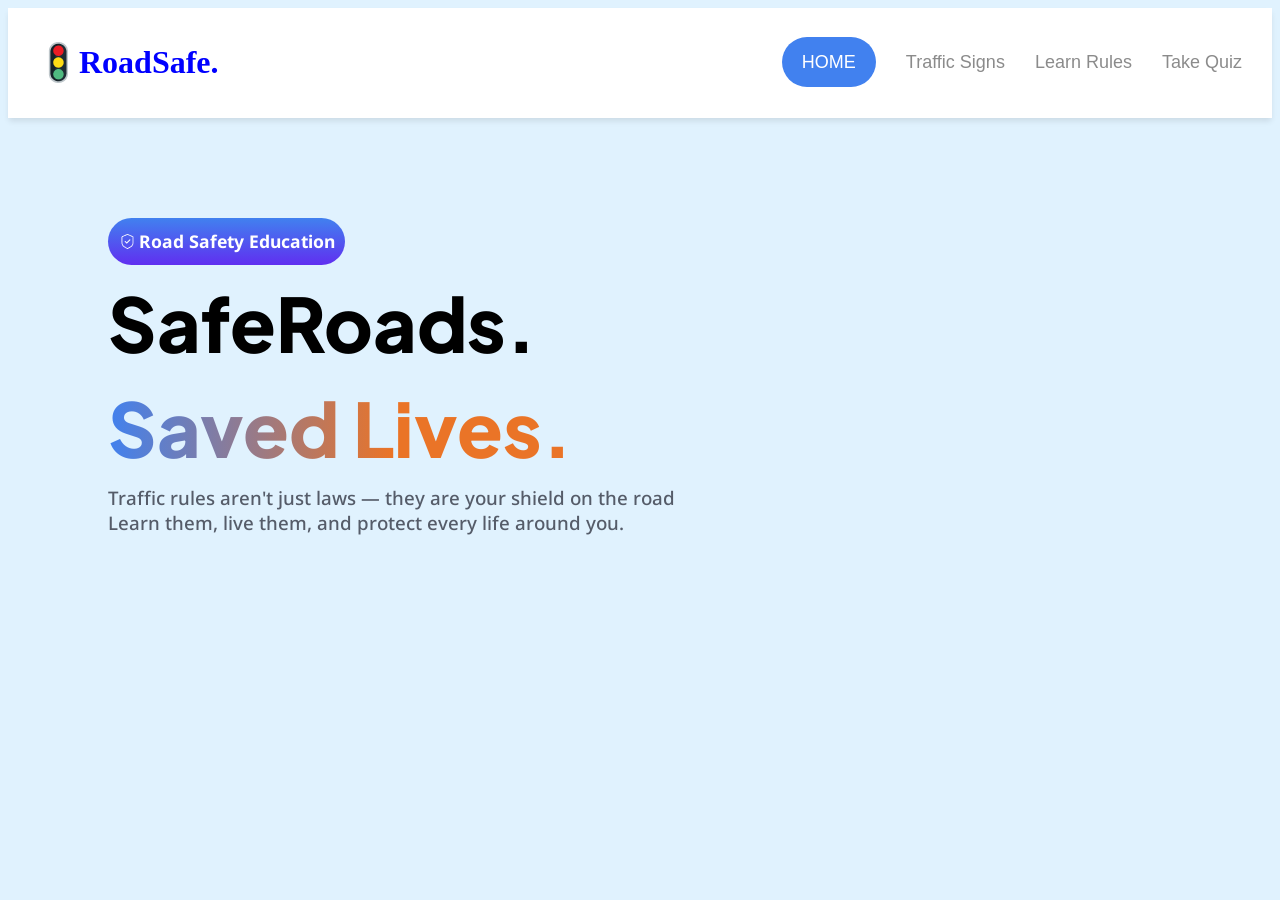
==== index.html @ 3233c207 "commit1" ====
<!DOCTYPE html>
<html lang="en">
<head>
    <meta charset="UTF-8">
    <meta name="viewport" content="width=device-width, initial-scale=1.0">
    <title>RoadSafe</title>
    <link rel="stylesheet" href="styles.css">
    <link rel="preconnect" href="https://fonts.googleapis.com">
    <link rel="preconnect" href="https://fonts.gstatic.com" crossorigin>
    <link href="https://fonts.googleapis.com/css2?family=Jost:ital,wght@0,100..900;1,100..900&family=Noto+Sans+Georgian:wght@100..900&family=Plus+Jakarta+Sans:ital,wght@0,200..800;1,200..800&display=swap" rel="stylesheet">
</head>
<body>
    <div class="navbar">
        <div class="logo">
            <img src="Assets/Index/emojione-v1_vertical-traffic-light.png" alt="">
            <h1 class="roadSafeTitle">RoadSafe.</h1>
        </div>
        <div class="list">
            <li><a href="index.html" class="current">HOME</a></li>
            <li><a href="traffic_signs.html">Traffic Signs</a></li>
            <li><a href="rules.html">Learn Rules</a></li>
            <li><a href="quiz.html">Take Quiz</a></li>
        </div>
    </div>
    <div class="container">
        <div class="container-2">
            <div class="rectangle">
                <img src="Assets/Index/iconamoon_shield-yes-thin.png" alt="">
                <h3>Road Safety Education</h3>
            </div>
            <h1>SafeRoads.</h1>
            <h1 class="linear-gradient">Saved Lives.</h1>
            <h3 class="statement">Traffic rules aren't just laws — they are your shield on the road <br> 
                Learn them, live them, and protect every life around you.</h3>
        </div>
    </div>
</body>
</html>
---- styles.css ----
body {
  background-color: #E0F2FE;
}
.navbar {
  display: flex;
  justify-content: space-between;
  align-items: center;
  padding: 15px 30px;
  background-color: rgb(255, 255, 255);
  top: 0;
  z-index: 1000;
  flex-wrap: wrap;
  box-shadow: 0 4px 6px -1px rgba(0, 0, 0, 0.1);
}

.logo{
  display: flex;
  justify-content: space-between;
  align-items: center;
}

.logo img{
  width: 41px;
  height: 41px;
}

.roadSafeTitle{
    color: blue;
}

.list {
  display: flex;
  gap: 30px;
  list-style: none;
  align-items: center;
  flex-wrap: wrap;
}

.list li a {
  color: rgb(139, 139, 139);
  text-decoration: none;
  font-size: 18px;
  font-weight: 500;
  font-family: "Poppins", sans-serif;
}

.current {
  background-color: #4181EF;
  border-radius: 30px;
  padding: 15px 20px;
  color: white;
}

.list li a.current {
  color: white;
}

.rectangle{
  background: linear-gradient(180deg, #4181EF, #602FF0);
  width: 217px;
  height: 33px;
  border: none;
  border-radius: 30px;
  display: flex;
  align-items: center;
  justify-content: space-between;
  color: #FFFFFF;
  font-family: "Noto Sans Georgian", sans-serif;
  font-size: 15px;
  font-weight: 500;
  padding: 7px 10px;
}

.container{
  display: flex;
  justify-content: space-between;
}

.container-2{
  display: flex;
  flex-direction: column;
  padding: 100px 100px;
  gap: 10px
}

.container-2 h1, 
.container-2 h3, 
.container-2 .rectangle {
  margin: 0; 
}

.container-2 .statement{
  font-family: "Noto Sans Georgian", sans-serif;
  font-weight: 500;
  color: #555C69;
}

.container h1{
  font-family: "Plus Jakarta Sans", sans-serif;
  font-weight: 900;
  font-size: 75px;
}

.linear-gradient{
  background: linear-gradient(90deg, #4181EF, #EA7427 50%);
  -webkit-background-clip: text; 
  background-clip: text;
  -webkit-text-fill-color: transparent;
}
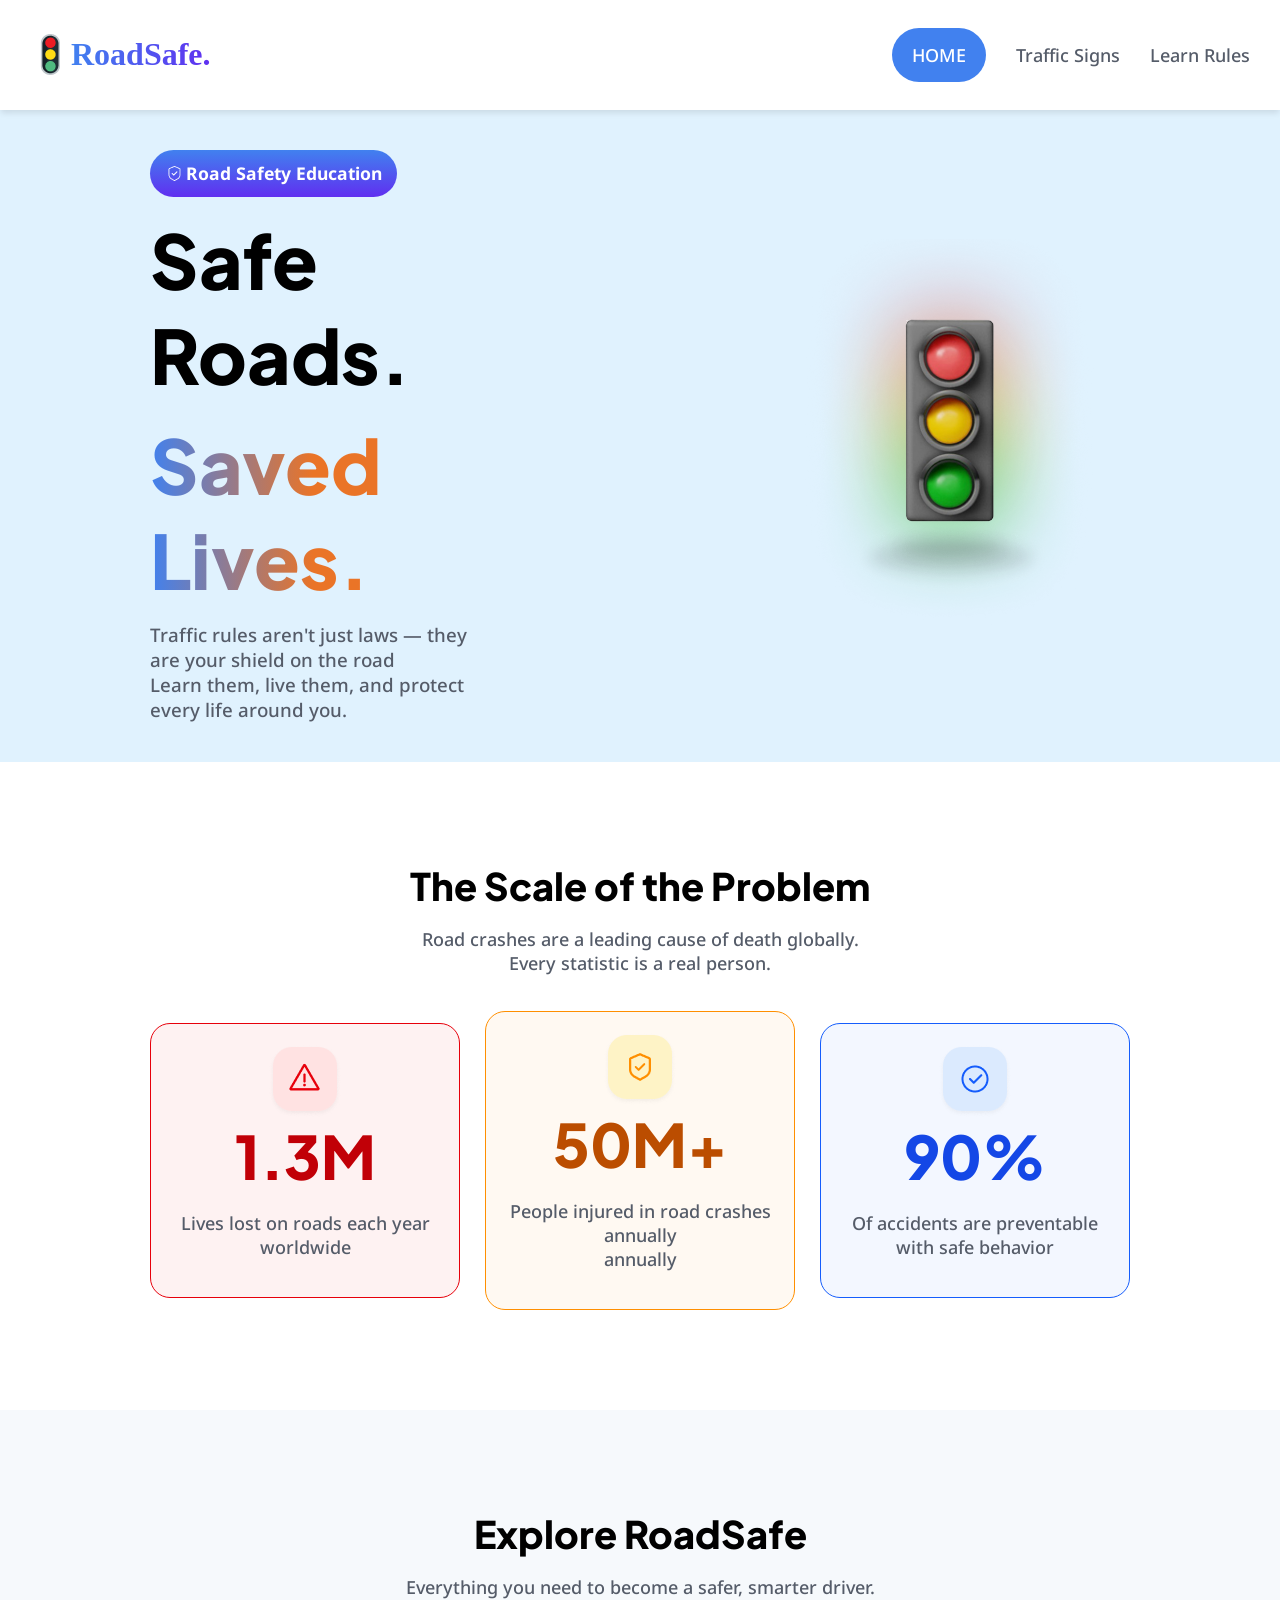
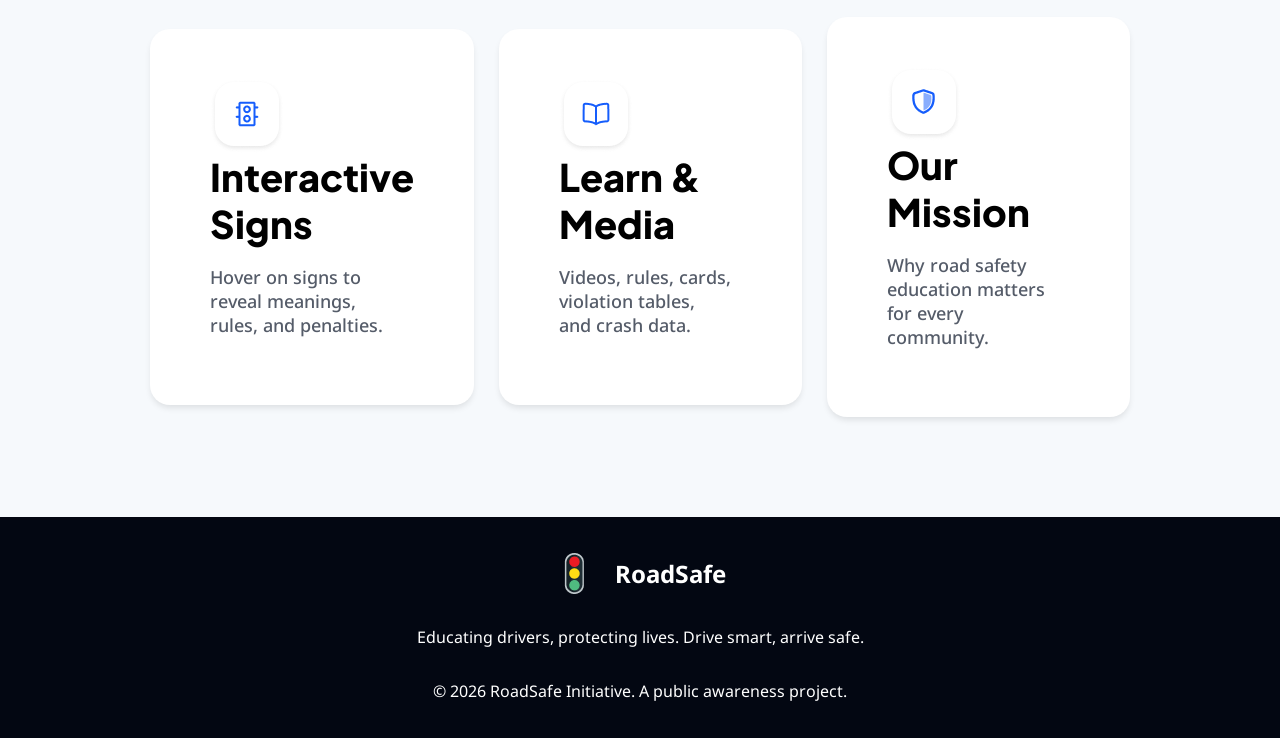
==== commit c9c6e38e: "index update, remove QUIZ" ====
--- a/index.html
+++ b/index.html
@@ -10,29 +10,88 @@
     <link href="https://fonts.googleapis.com/css2?family=Jost:ital,wght@0,100..900;1,100..900&family=Noto+Sans+Georgian:wght@100..900&family=Plus+Jakarta+Sans:ital,wght@0,200..800;1,200..800&display=swap" rel="stylesheet">
 </head>
 <body>
-    <div class="navbar">
-        <div class="logo">
-            <img src="Assets/Index/emojione-v1_vertical-traffic-light.png" alt="">
-            <h1 class="roadSafeTitle">RoadSafe.</h1>
+    <main>
+        <div class="navbar">
+            <div class="logo">
+                <img src="Assets/Index/emojione-v1_vertical-traffic-light.png" alt="">
+                <h1 class="roadSafeTitle">RoadSafe.</h1>
+            </div>
+            <div class="list">
+                <li><a href="index.html" class="current">HOME</a></li>
+                <li><a href="traffic_signs.html">Traffic Signs</a></li>
+                <li><a href="rules.html">Learn Rules</a></li>
+            </div>
         </div>
-        <div class="list">
-            <li><a href="index.html" class="current">HOME</a></li>
-            <li><a href="traffic_signs.html">Traffic Signs</a></li>
-            <li><a href="rules.html">Learn Rules</a></li>
-            <li><a href="quiz.html">Take Quiz</a></li>
-        </div>
-    </div>
-    <div class="container">
-        <div class="container-2">
-            <div class="rectangle">
-                <img src="Assets/Index/iconamoon_shield-yes-thin.png" alt="">
-                <h3>Road Safety Education</h3>
+        <section>
+            <div class="container">
+                <div class="container-2">
+                    <div class="rectangle">
+                        <img src="Assets/Index/iconamoon_shield-yes-thin.png" alt="">
+                        <h3>Road Safety Education</h3>
+                    </div>
+                    <h1>Safe Roads.</h1>
+                    <h1 class="linear-gradient">Saved Lives.</h1>
+                    <h3 class="statement">Traffic rules aren't just laws — they are your shield on the road <br> 
+                        Learn them, live them, and protect every life around you.</h3>
+                </div>
+                <div class="container-2">
+                    <img src="Assets/Index/Group 48 (1).png" style="width:90%; height: auto;">
+                </div>
             </div>
-            <h1>SafeRoads.</h1>
-            <h1 class="linear-gradient">Saved Lives.</h1>
-            <h3 class="statement">Traffic rules aren't just laws — they are your shield on the road <br> 
-                Learn them, live them, and protect every life around you.</h3>
-        </div>
-    </div>
+        </section>
+        <section class="section-2">
+            <h1>The Scale of the Problem</h1>
+            <p>Road crashes are a leading cause of death globally. <br> Every statistic is a real person.</p>
+            <br>
+            <div class="container">
+                <div class="stat-container">
+                    <img src="Assets/Index/Group 28.png">
+                    <h1>1.3M</h1>
+                    <p>Lives lost on roads each year <br> worldwide</p>
+                </div>
+                <div class="stat-container" style="background-color: rgba(255, 143, 0, 0.05);
+                    border: 1px solid rgb(255, 143, 0);">
+                    <img src="Assets/Index/Group 29.png">
+                    <h1 style="color: rgb(187, 77, 0)">50M+</h1>
+                    <p>People injured in road crashes annually <br> annually</p>
+                </div>
+                <div class="stat-container" style="background-color: rgba(21, 93, 252, 0.05);
+                    border: 1px solid rgb(21, 93, 252);">
+                    <img src="Assets/Index/Group 28 (3).png">
+                    <h1 style="color: rgb(20, 71, 230)">90%</h1>
+                    <p>Of accidents are preventable <br> with safe behavior</p>
+                </div>
+            </div>
+        </section>
+        <section class="section-2" style="background-color: #F6F9FC;">
+            <h1>Explore RoadSafe</h1>
+            <p>Everything you need to become a safer, smarter driver.</p>
+            <div class="container">
+                <div class="feature-container">
+                    <img src="Assets/Index/Group 48 (2).png" alt="">
+                    <h1>Interactive Signs</h1>
+                    <p>Hover on signs to reveal meanings, <br> rules, and penalties.</p>
+                </div>
+                <div class="feature-container">
+                    <img src="Assets/Index/Group 49 (1).png" alt="">
+                    <h1>Learn & Media</h1>
+                    <p>Videos, rules, cards, violation tables,  <br> and crash data.</p>
+                </div>
+                <div class="feature-container">
+                    <img src="Assets/Index/Group 51 (1).png" alt="">
+                    <h1>Our Mission</h1>
+                    <p>Why road safety education matters <br> for every community.</p>
+                </div>
+            </div>
+        </section>
+        <section class="footer">
+            <div class="footer-container">
+                <img src="Assets/Index/emojione-v1_vertical-traffic-light.png" alt="">
+                <h1>RoadSafe</h1>
+            </div>
+            <p>Educating drivers, protecting lives. Drive smart, arrive safe.</p>
+            <p>© 2026 RoadSafe Initiative. A public awareness project.</p>
+        </section>
+    </main>
 </body>
 </html>
--- a/styles.css
+++ b/styles.css
@@ -1,6 +1,13 @@
 body {
   background-color: #E0F2FE;
-}
+  margin: 0;
+}
+
+main{
+  margin: 0;
+  padding: 0;
+}
+
 .navbar {
   display: flex;
   justify-content: space-between;
@@ -25,7 +32,10 @@
 }
 
 .roadSafeTitle{
-    color: blue;
+  background: linear-gradient(90deg, #4181EF, #602FF0);
+  -webkit-background-clip: text; 
+  background-clip: text;
+  -webkit-text-fill-color: transparent;
 }
 
 .list {
@@ -37,18 +47,17 @@
 }
 
 .list li a {
-  color: rgb(139, 139, 139);
+  color: #555C69;
   text-decoration: none;
   font-size: 18px;
   font-weight: 500;
-  font-family: "Poppins", sans-serif;
+  font-family: "Noto Sans Georgian", sans-serif;
 }
 
 .current {
   background-color: #4181EF;
   border-radius: 30px;
   padding: 15px 20px;
-  color: white;
 }
 
 .list li a.current {
@@ -68,19 +77,23 @@
   font-family: "Noto Sans Georgian", sans-serif;
   font-size: 15px;
   font-weight: 500;
-  padding: 7px 10px;
+  padding: 7px 15px;
 }
 
 .container{
   display: flex;
   justify-content: space-between;
+  align-items: center;
+  margin-top: 0px;
+  max-width: 100%;
+  gap: 25px;
 }
 
 .container-2{
   display: flex;
   flex-direction: column;
-  padding: 100px 100px;
-  gap: 10px
+  padding: 40px 150px;
+  gap: 15px;
 }
 
 .container-2 h1, 
@@ -99,6 +112,7 @@
   font-family: "Plus Jakarta Sans", sans-serif;
   font-weight: 900;
   font-size: 75px;
+  margin: 0;
 }
 
 .linear-gradient{
@@ -106,4 +120,92 @@
   -webkit-background-clip: text; 
   background-clip: text;
   -webkit-text-fill-color: transparent;
-}+}
+
+.section-2{
+  background-color: #FFFFFF;
+  display: flex;
+  flex-direction: column;
+  align-items: center;
+  padding: 100px 150px;
+}
+
+.section-2 h1{
+  font-family: "Plus Jakarta Sans", sans-serif;
+  font-weight: 900;
+  font-size: 38px;
+  alignment: center;
+  margin: 0;
+}
+
+.section-2 p{
+  font-family: "Noto Sans Georgian", sans-serif;
+  font-weight: 500;
+  font-size: 18px;
+  color: rgb(85, 92, 105);
+  text-align: center;
+}
+
+.stat-container{
+  display:flex;
+  flex-direction:column;
+  align-items:center;
+  border-radius: 20px;
+  border: 1px solid rgb(231,0,11);
+  background-color: rgba(231,0,11,0.05);
+  padding: 20px 10px;
+  width: 376px;
+  height: auto;
+}
+
+.stat-container h1{
+  font-family: "Plus Jakarta Sans", sans-serif;
+  font-weight: 900;
+  font-size: 60px;
+  margin: 0;
+  color: rgb(193, 0, 7);
+}
+
+.stat-container p{
+  font-family: "Noto Sans Georgian", sans-serif;
+  font-weight: 500;
+  color: rgb(85, 92, 105);
+  text-align: center;
+}
+
+.feature-container{
+  display:flex;
+  flex-direction:column;
+  justify-content: flex-start;
+  align-items: flex-start;
+  border-radius: 20px;
+  box-shadow: 0 4px 6px -1px rgba(0, 0, 0, 0.1);
+  background-color: #FFFFFF;
+  padding: 50px 60px;
+  width: 336px;
+  height: auto;
+}
+
+.feature-container h1,
+.feature-container p{
+  text-align: left;
+}
+
+.footer{
+  background-color: #030712;
+  display: flex;
+  flex-direction: column;
+  justify-content: space-between;
+  align-items: center;
+  padding: 20px 30px;
+  color: #FFFFFF;
+  font-family: "Noto Sans Georgian", sans-serif;
+}
+
+.footer-container{
+  display: flex;
+  justify-content: space-between;
+  align-items: center;
+  flex-wrap: wrap;
+  gap: 20px;
+}
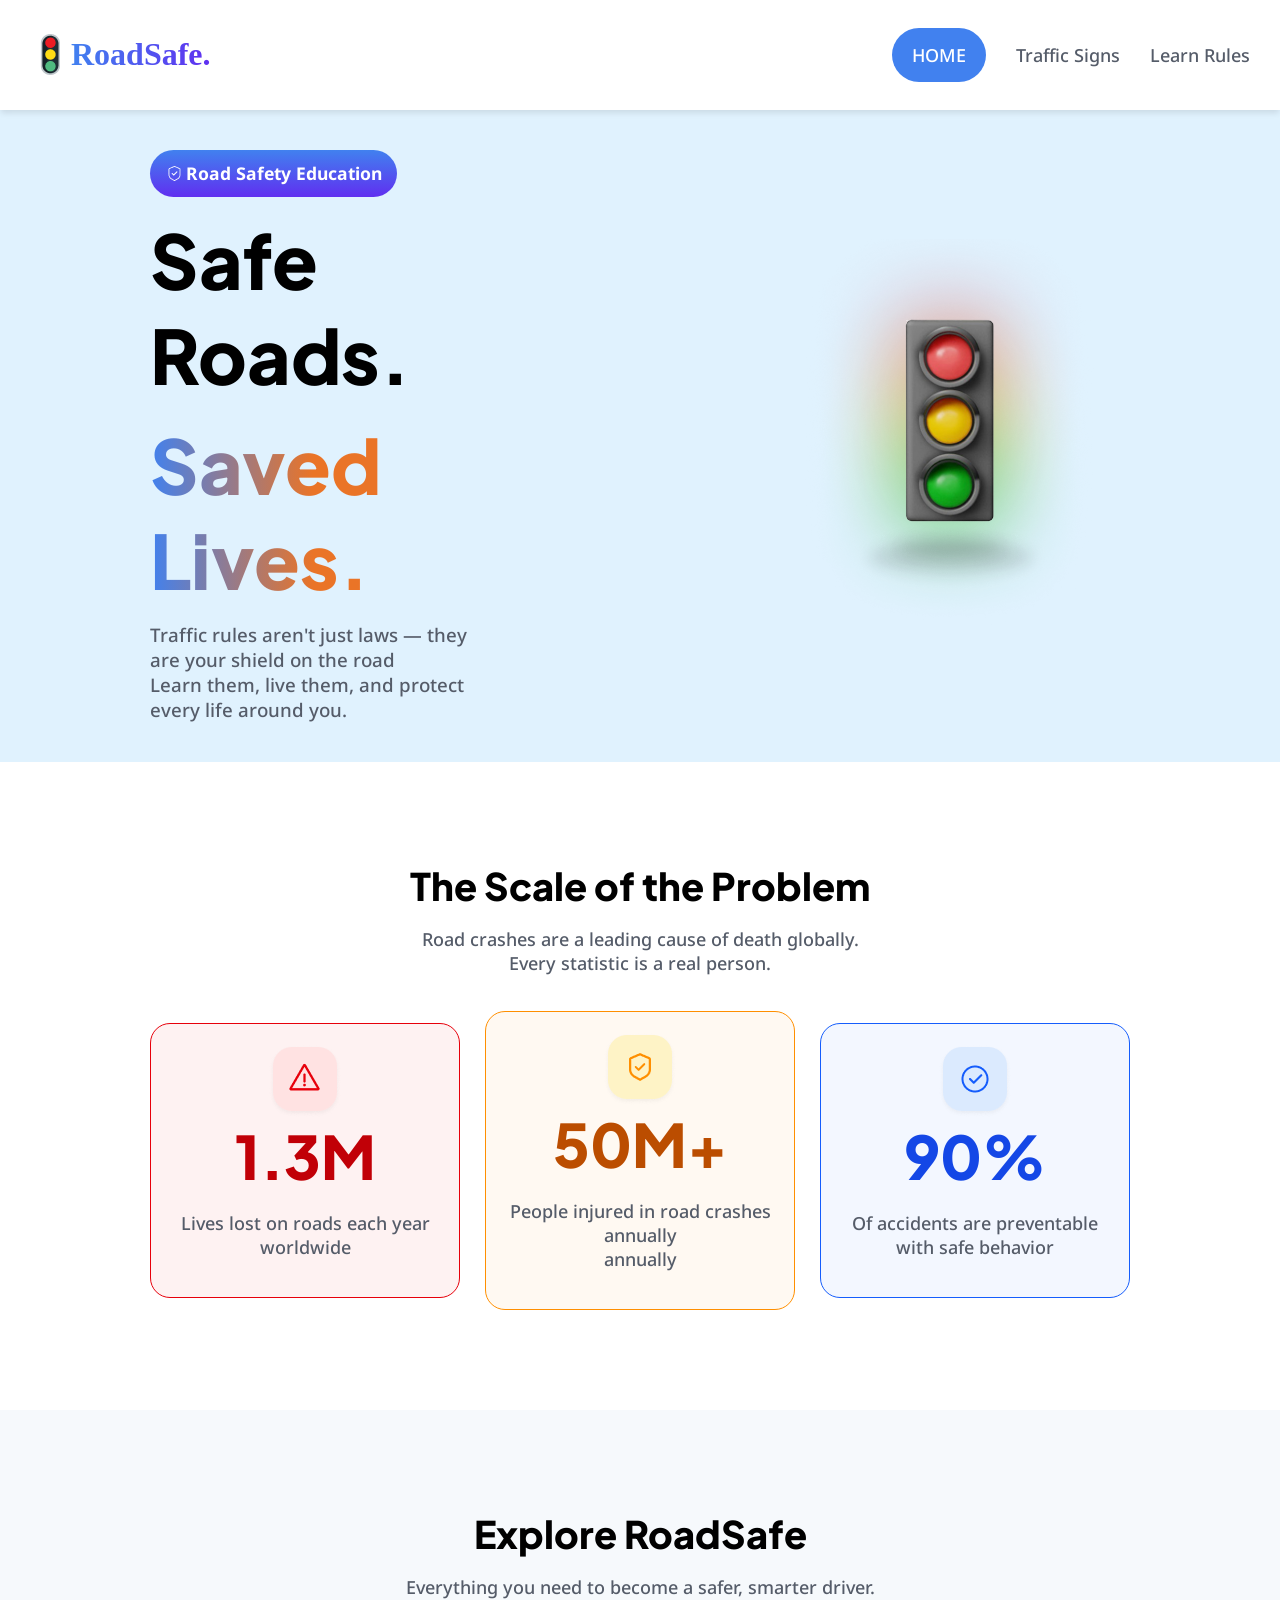
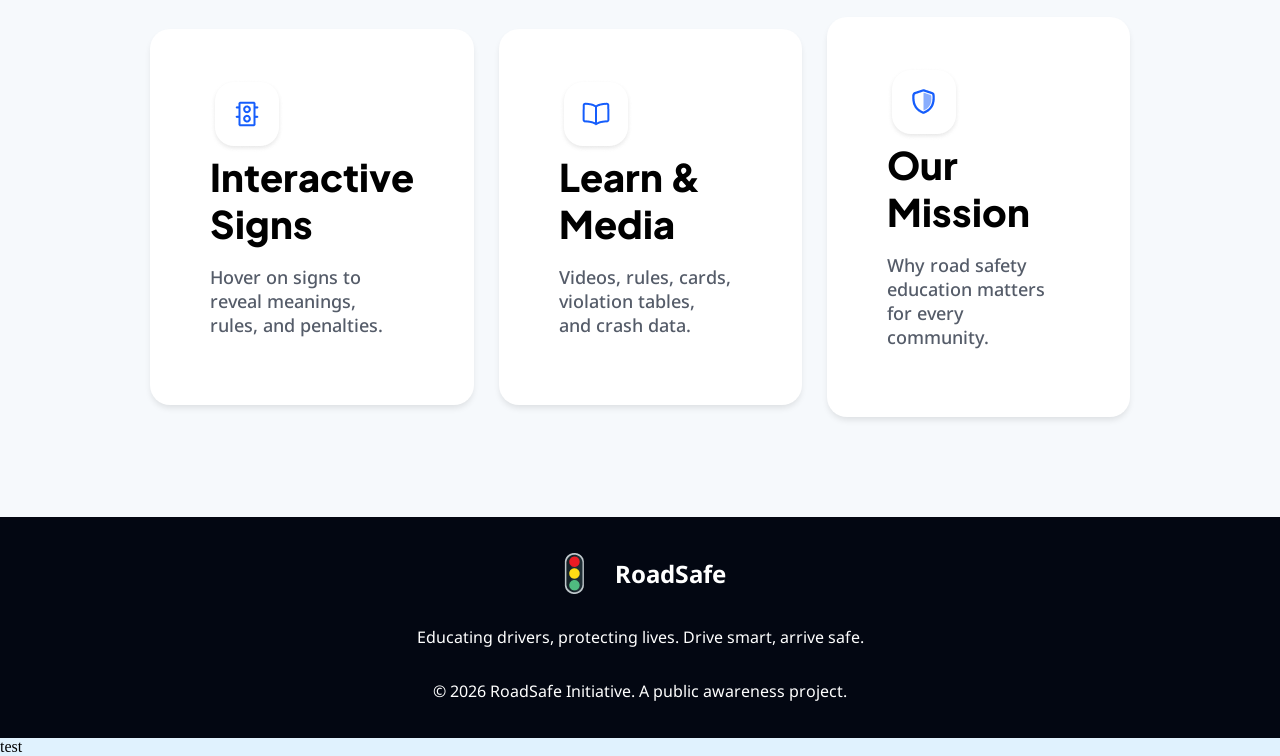
==== commit 1d93b951: "test" ====
--- a/index.html
+++ b/index.html
@@ -93,5 +93,6 @@
             <p>© 2026 RoadSafe Initiative. A public awareness project.</p>
         </section>
     </main>
+    test
 </body>
 </html>
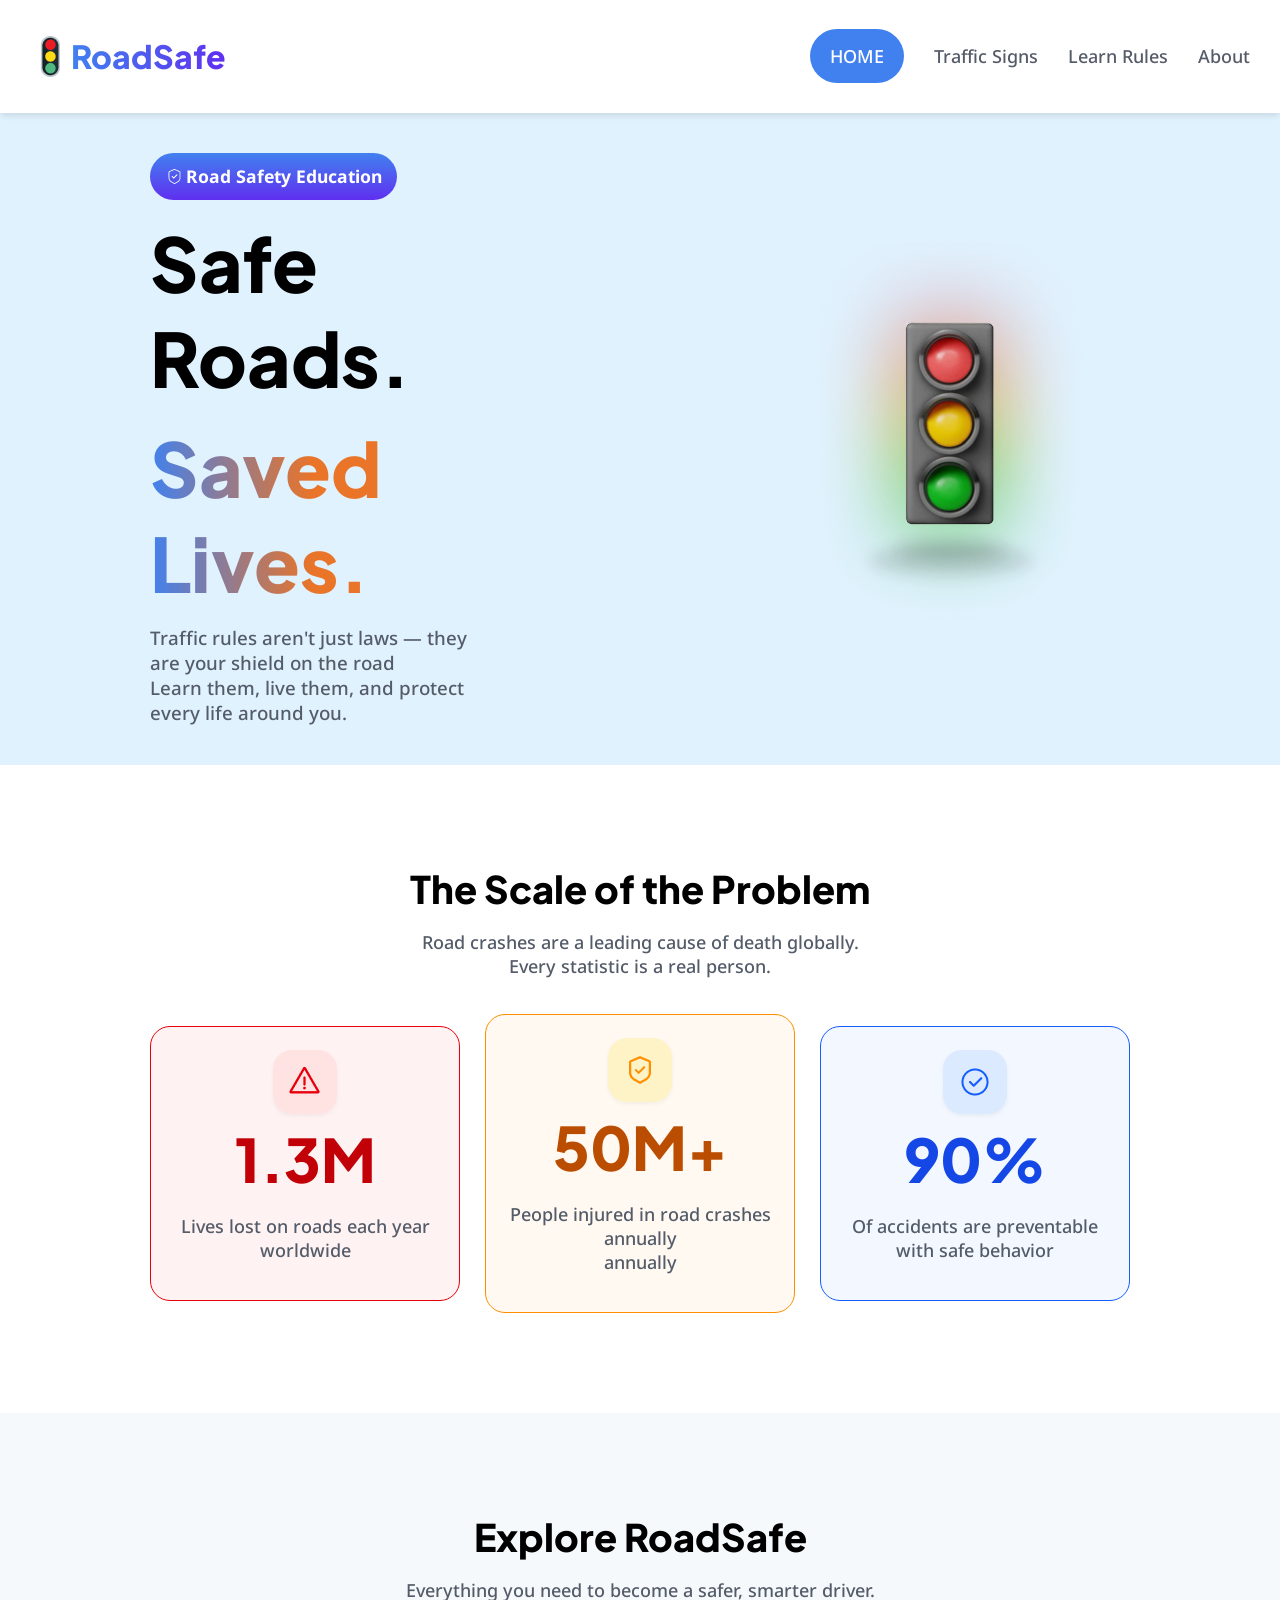
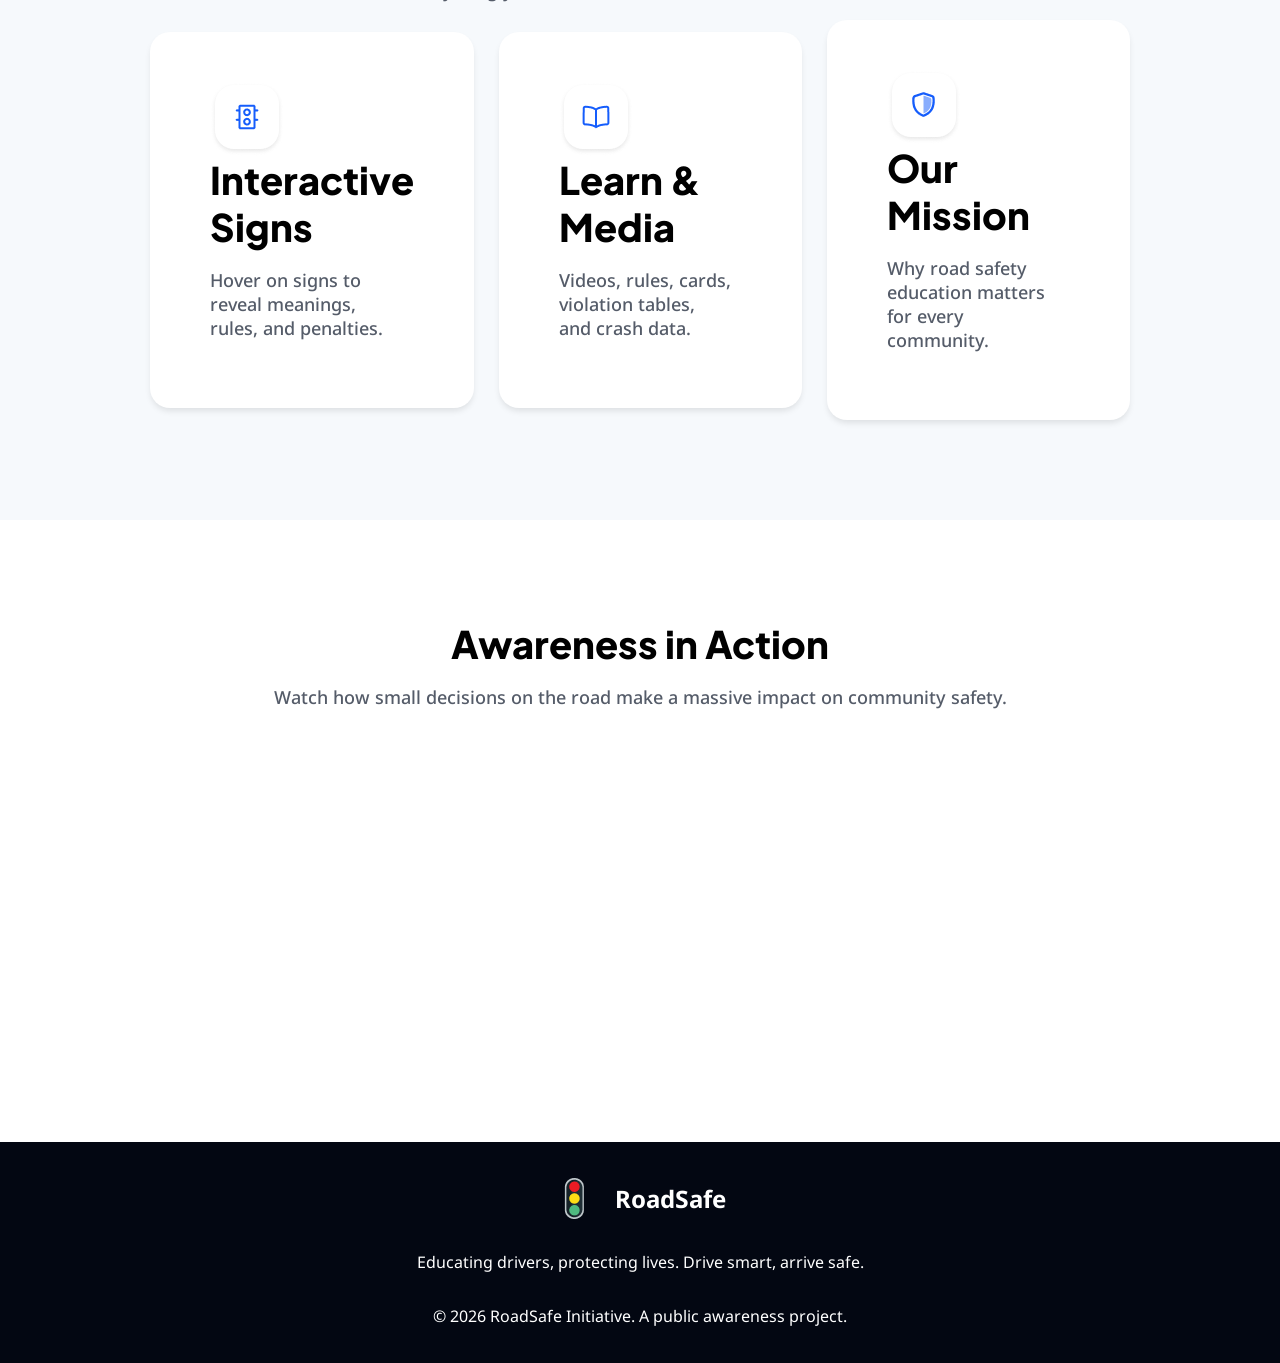
==== commit 4ff54ccf: "Index page complete, Traffic Signs start" ====
--- a/index.html
+++ b/index.html
@@ -14,12 +14,13 @@
         <div class="navbar">
             <div class="logo">
                 <img src="Assets/Index/emojione-v1_vertical-traffic-light.png" alt="">
-                <h1 class="roadSafeTitle">RoadSafe.</h1>
+                <h1 class="roadSafeTitle">RoadSafe</h1>
             </div>
             <div class="list">
                 <li><a href="index.html" class="current">HOME</a></li>
                 <li><a href="traffic_signs.html">Traffic Signs</a></li>
                 <li><a href="rules.html">Learn Rules</a></li>
+                <li><a href="about.html">About</a></li>
             </div>
         </div>
         <section>
@@ -84,6 +85,11 @@
                 </div>
             </div>
         </section>
+        <section class="section-2" style="background-color: #FFFFFF;">
+            <h1>Awareness in Action</h1>
+            <p>Watch how small decisions on the road make a massive impact on community safety.</p>
+            <iframe width="560" height="315" src="https://www.youtube.com/embed/T61GJQ5M3eo?si=IejZIsbYE4IAzFta" title="YouTube video player" frameborder="0" allow="accelerometer; autoplay; clipboard-write; encrypted-media; gyroscope; picture-in-picture; web-share" referrerpolicy="strict-origin-when-cross-origin" allowfullscreen></iframe>
+        </section>
         <section class="footer">
             <div class="footer-container">
                 <img src="Assets/Index/emojione-v1_vertical-traffic-light.png" alt="">
@@ -93,6 +99,5 @@
             <p>© 2026 RoadSafe Initiative. A public awareness project.</p>
         </section>
     </main>
-    test
 </body>
 </html>
--- a/styles.css
+++ b/styles.css
@@ -36,6 +36,8 @@
   -webkit-background-clip: text; 
   background-clip: text;
   -webkit-text-fill-color: transparent;
+  font-family: "Plus Jakarta Sans", sans-serif;
+  font-weight: 900;
 }
 
 .list {
@@ -209,3 +211,71 @@
   flex-wrap: wrap;
   gap: 20px;
 }
+
+.section-1-traffic{
+  background: linear-gradient(180deg, #155DFC, #602FF0);
+  display: flex;
+  flex-direction: column;
+  align-items: center;
+  padding: 100px 150px;
+}
+
+.section-1-traffic h1{
+  font-family: "Plus Jakarta Sans", sans-serif;
+  font-weight: 900;
+  font-size: 75px;
+  alignment: center;
+  margin: 0;
+  color: #FFFFFF;
+}
+
+.section-1-traffic p{
+  font-family: "Noto Sans Georgian", sans-serif;
+  font-weight: 500;
+  font-size: 20px;
+  color: #FFFFFF;
+  text-align: center;
+}
+
+.traffic-container{
+  display: grid;
+  grid-template-columns: repeat(4, 1fr);
+  gap: 20px;
+  background-color: #f3f3f3;
+  padding: 40px;
+}
+
+.sign-container{
+  padding: 20px;
+  display: flex;
+  flex-direction: column;
+  align-items: center;
+  background-color: #FFFFFF;
+  border-radius: 20px;
+  box-shadow: 0 4px 6px -1px rgba(0, 0, 0, 0.1);
+  text-align: center;
+  font-family: "Noto Sans Georgian", sans-serif;
+}
+
+.sign-container h2,
+.sign-container h3,
+.sign-container p{
+  margin: 0;
+}
+
+
+.sign-type{
+  background-color: rgba(255, 0, 0, 0.2);
+  padding: 0 10px;
+  border-radius: 30px;
+  font-size: 12px;
+  font-family: "Noto Sans Georgian", sans-serif;
+  font-weight: 600;
+  color: rgb(255,0,0);
+}
+
+.audio-btn{
+  border-radius: 30px;
+  padding: 10px 10px;
+  margin: 10px;
+}
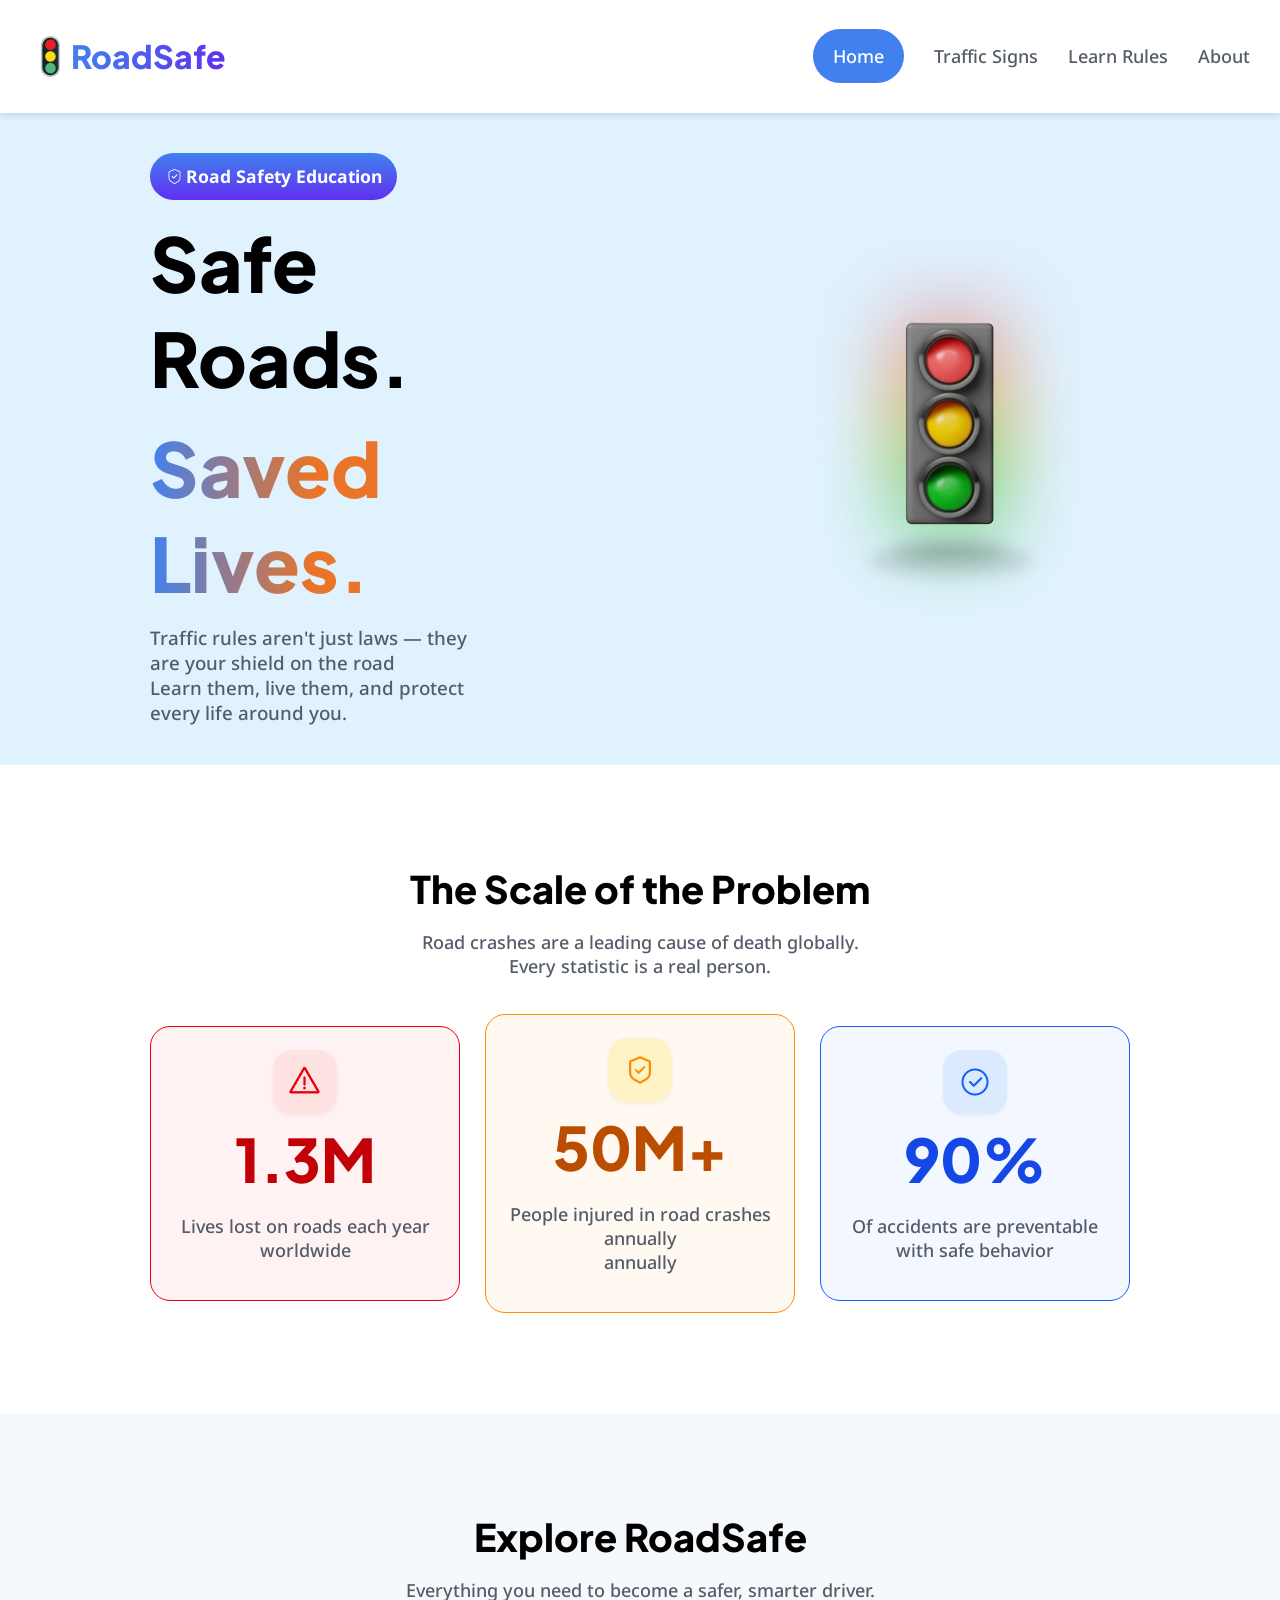
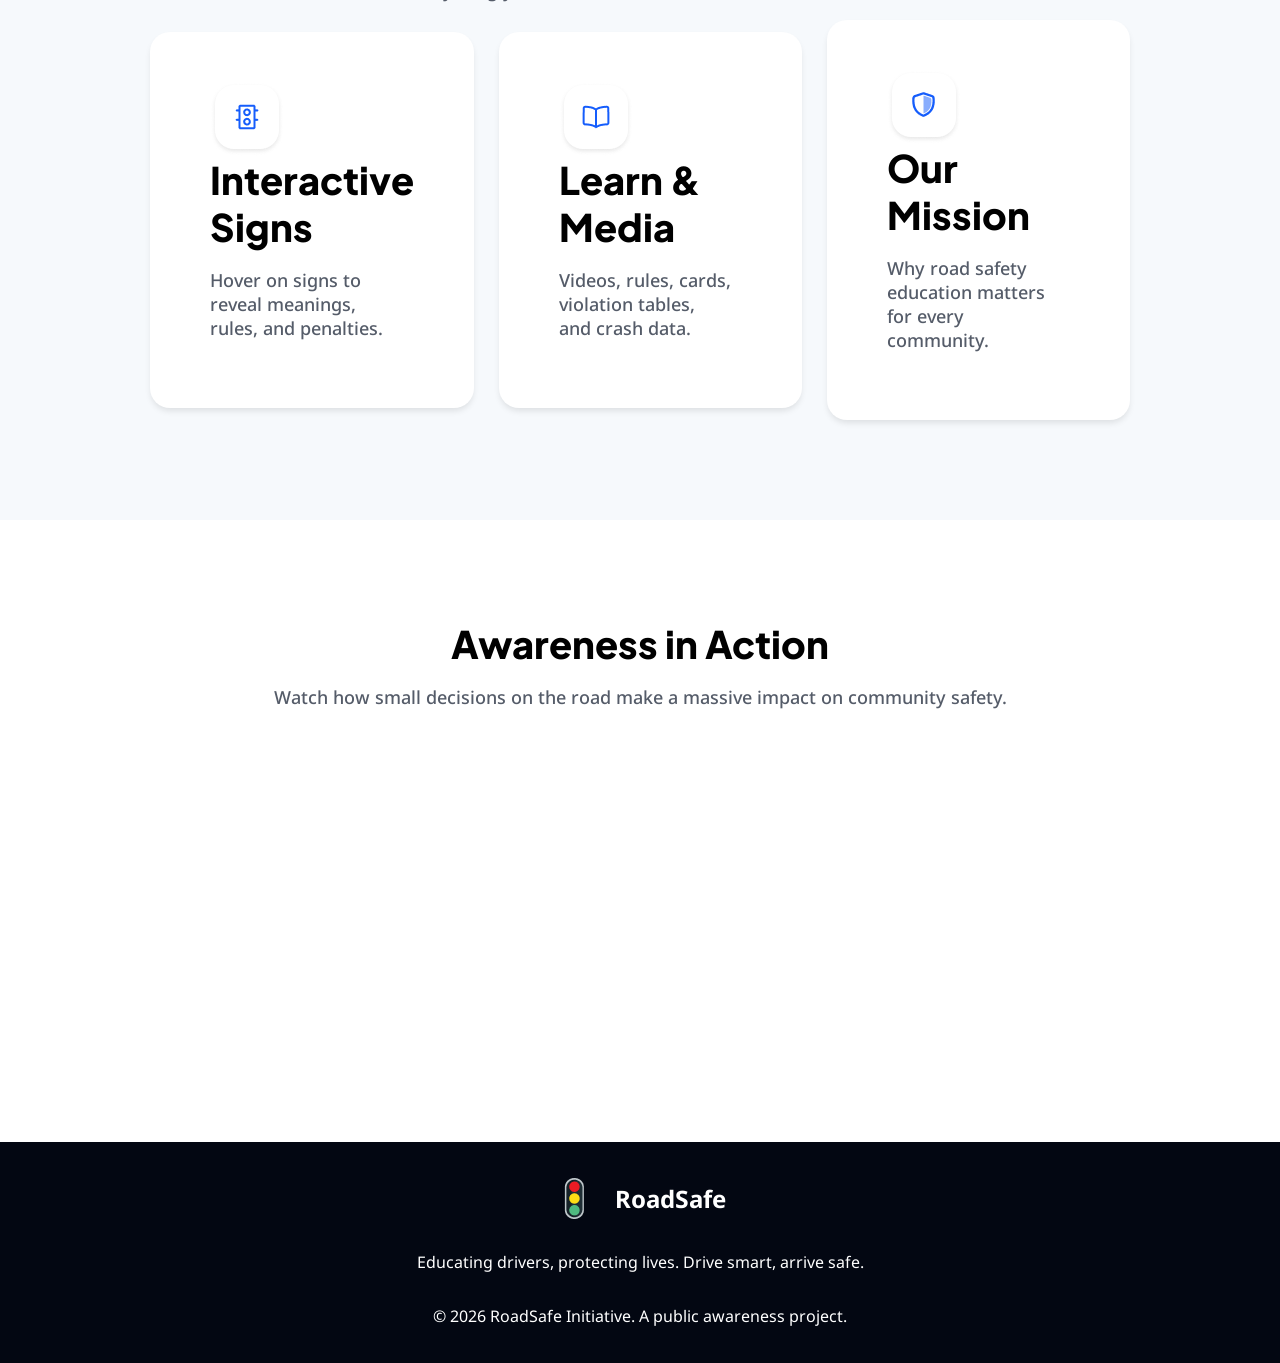
==== commit 54f453f4: "HOME --> Home" ====
--- a/index.html
+++ b/index.html
@@ -17,9 +17,9 @@
                 <h1 class="roadSafeTitle">RoadSafe</h1>
             </div>
             <div class="list">
-                <li><a href="index.html" class="current">HOME</a></li>
+                <li><a href="index.html" class="current">Home</a></li>
                 <li><a href="traffic_signs.html">Traffic Signs</a></li>
-                <li><a href="rules.html">Learn Rules</a></li>
+                <li><a href="learn-rules-1.html">Learn Rules</a></li>
                 <li><a href="about.html">About</a></li>
             </div>
         </div>
--- a/styles.css
+++ b/styles.css
@@ -239,7 +239,7 @@
 
 .traffic-container{
   display: grid;
-  grid-template-columns: repeat(4, 1fr);
+  grid-template-columns: repeat(3, 1fr);
   gap: 20px;
   background-color: #f3f3f3;
   padding: 40px;
@@ -249,6 +249,7 @@
   padding: 20px;
   display: flex;
   flex-direction: column;
+  justify-content: space-between;
   align-items: center;
   background-color: #FFFFFF;
   border-radius: 20px;
@@ -278,4 +279,30 @@
   border-radius: 30px;
   padding: 10px 10px;
   margin: 10px;
+}
+
+.more-btn{
+  background-color: #4181EF;
+  color: #FFFFFF;
+  border: none;
+  border-radius: 30px;
+  padding: 15px 30px;
+  font-family: "Noto Sans Georgian", sans-serif;
+  font-size: 16px;
+  font-weight: 500;
+}
+
+.more-btn:hover{
+  background-color: #135ee0;
+  color: #FFFFFF;
+  border: none;
+  border-radius: 30px;
+  padding: 15px 30px;
+  font-family: "Noto Sans Georgian", sans-serif;
+  font-size: 16px;
+  font-weight: 500;
+}
+
+.hidden{
+  display: none !important;
 }
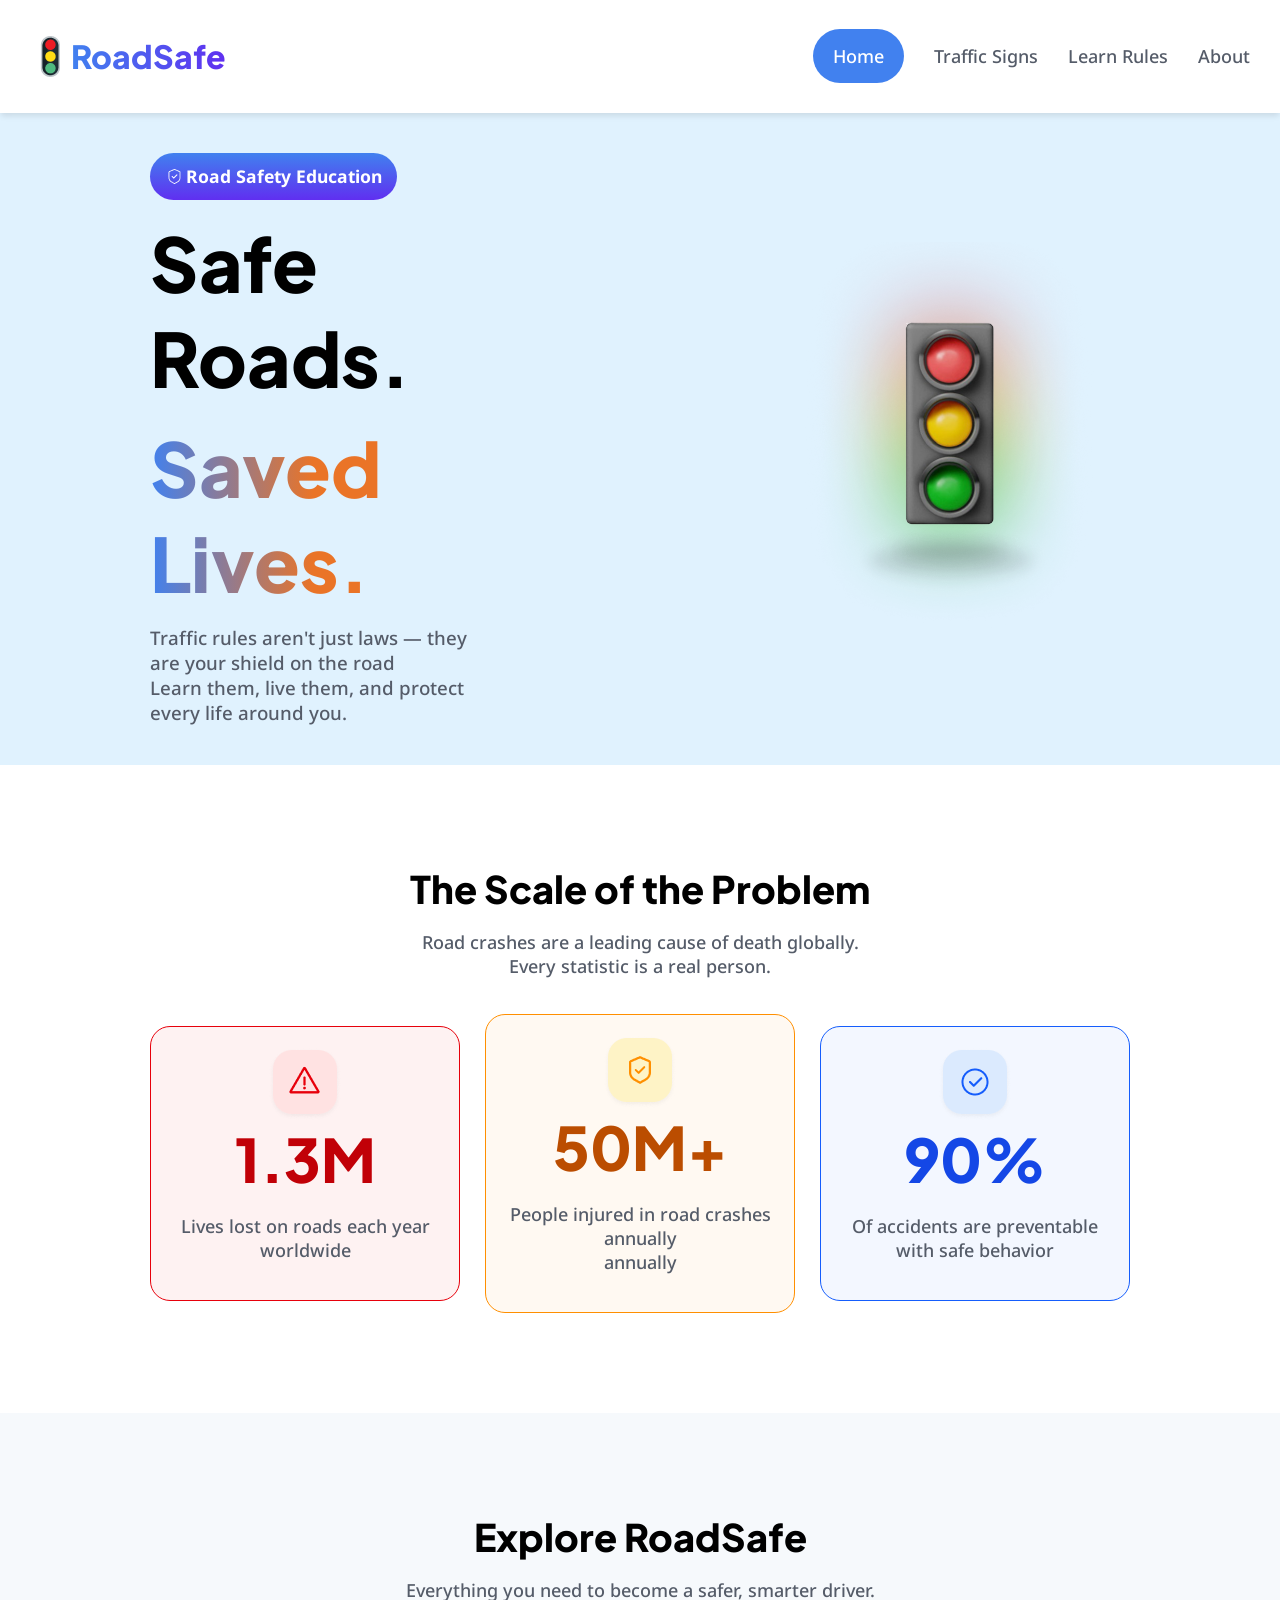
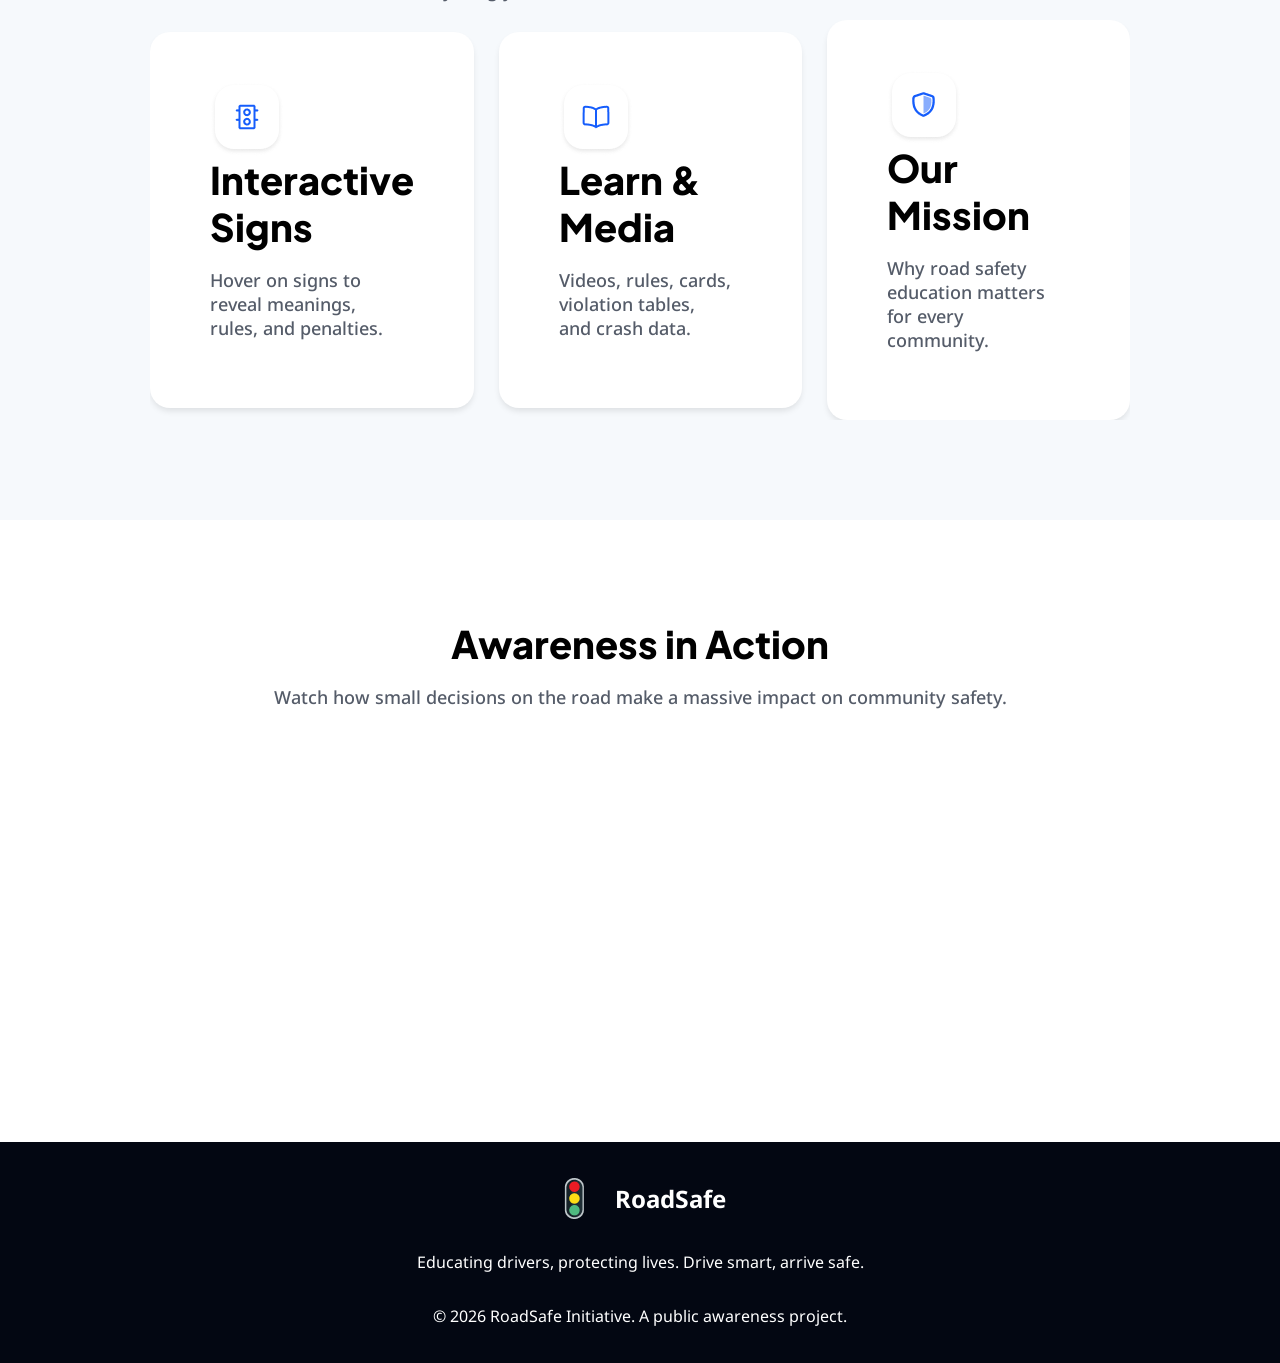
==== commit 0565b9b1: "Mobile Screen Compatibility" ====
--- a/index.html
+++ b/index.html
@@ -10,7 +10,7 @@
     <link href="https://fonts.googleapis.com/css2?family=Jost:ital,wght@0,100..900;1,100..900&family=Noto+Sans+Georgian:wght@100..900&family=Plus+Jakarta+Sans:ital,wght@0,200..800;1,200..800&display=swap" rel="stylesheet">
 </head>
 <body>
-    <main>
+    <main class="page-wrapper">
         <div class="navbar">
             <div class="logo">
                 <img src="Assets/Index/emojione-v1_vertical-traffic-light.png" alt="">
--- a/styles.css
+++ b/styles.css
@@ -1,11 +1,18 @@
 body {
   background-color: #E0F2FE;
   margin: 0;
+  overflow-x: auto;
 }
 
 main{
   margin: 0;
   padding: 0;
+}
+
+.page-wrapper{
+  width: 100%;
+  max-width: 1920px;
+  margin: 0 auto;
 }
 
 .navbar {
@@ -89,6 +96,7 @@
   margin-top: 0px;
   max-width: 100%;
   gap: 25px;
+  overflow-x: scroll;
 }
 
 .container-2{
@@ -243,6 +251,7 @@
   gap: 20px;
   background-color: #f3f3f3;
   padding: 40px;
+  overflow-x: auto;
 }
 
 .sign-container{
@@ -305,4 +314,17 @@
 
 .hidden{
   display: none !important;
+}
+
+@media screen and (max-width: 768px) {
+  h1{
+    font-size: 28px;
+  }
+  h2{
+    font-size: 22px;
+  }
+  p{
+    font-size: 14px;
+  }
+
 }
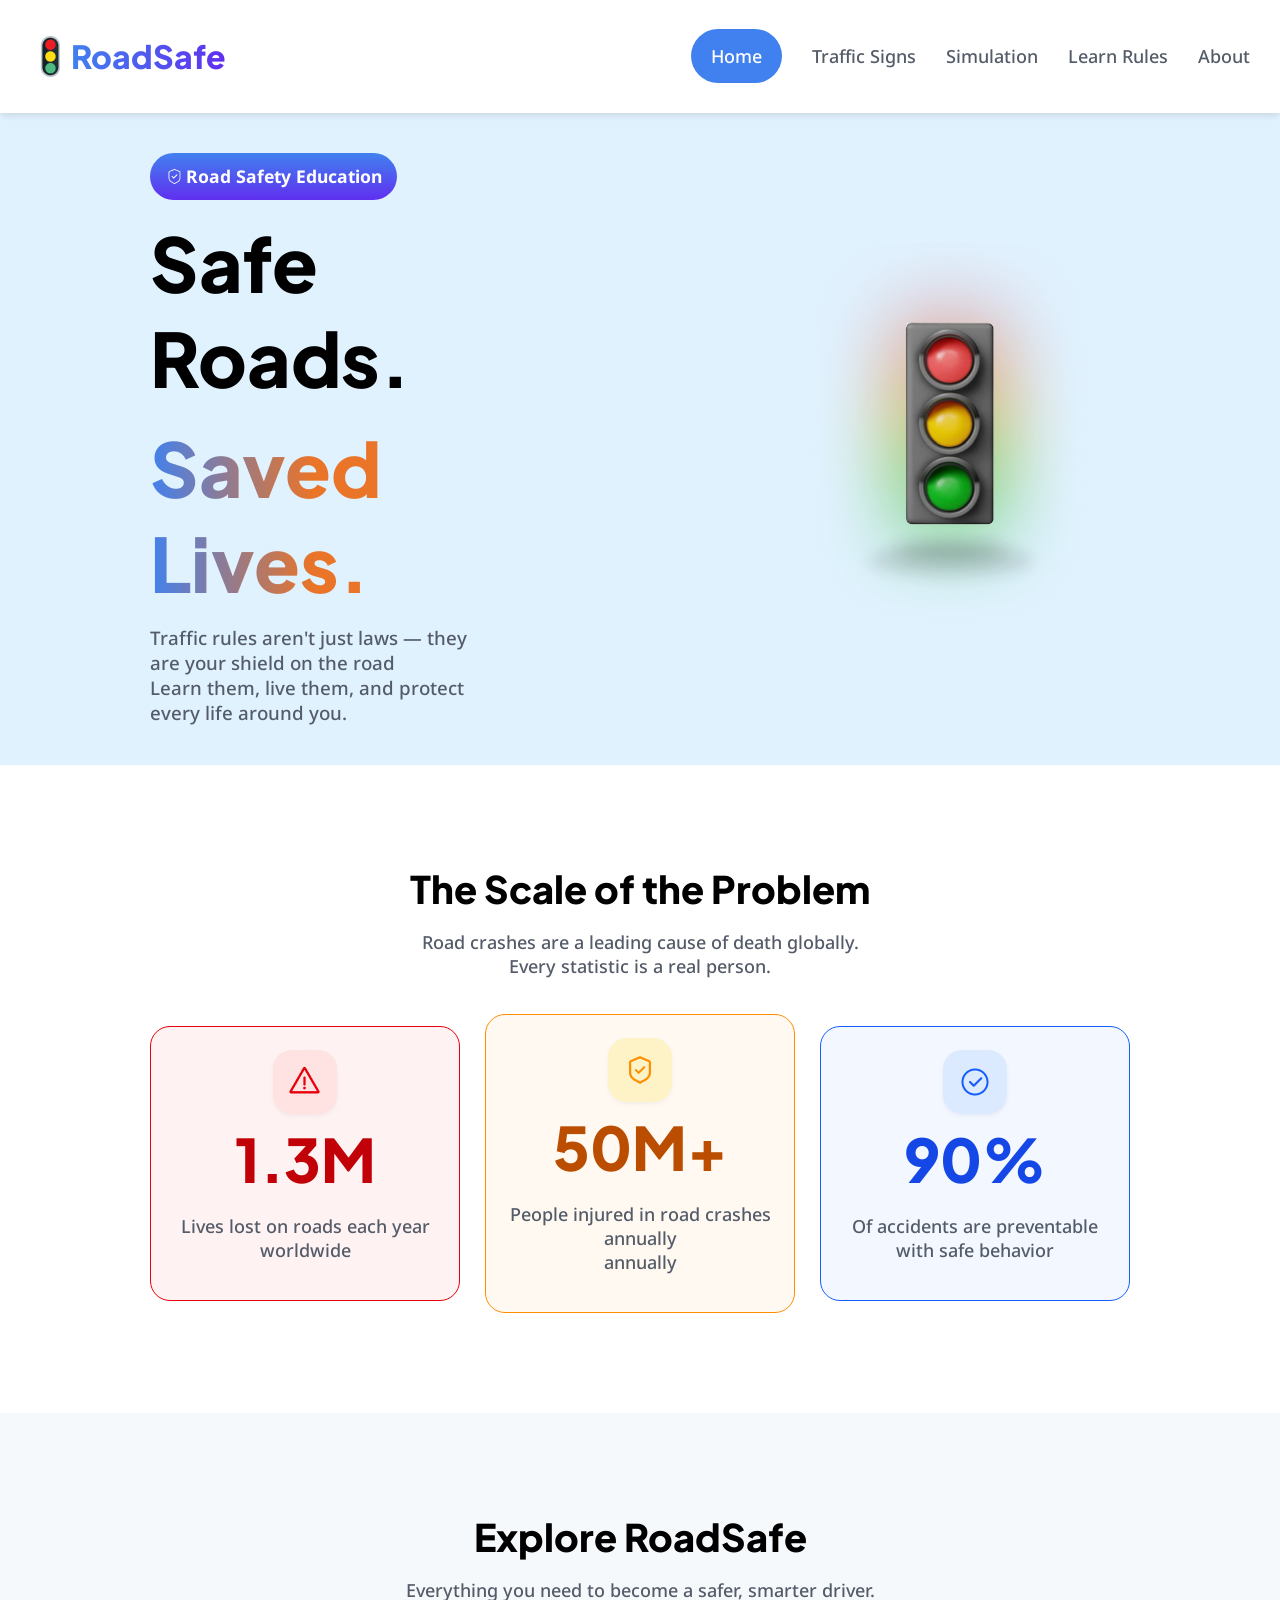
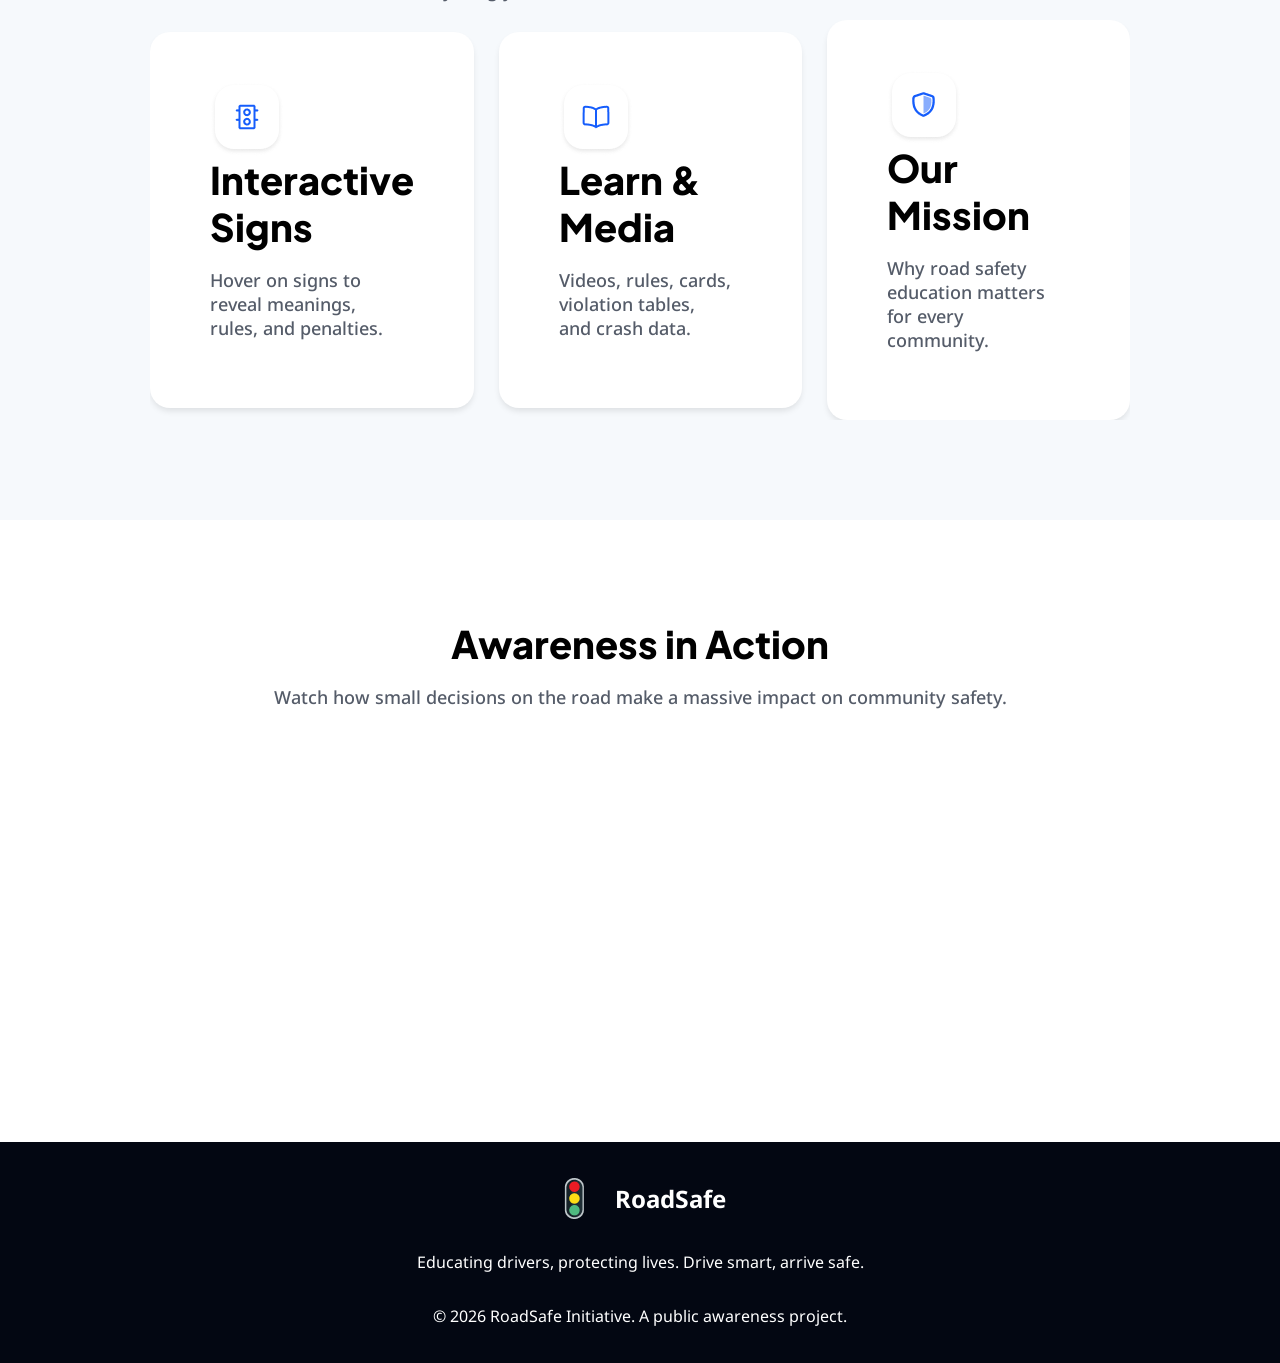
==== commit b25a4c94: "+ SIMULATION" ====
--- a/index.html
+++ b/index.html
@@ -19,6 +19,7 @@
             <div class="list">
                 <li><a href="index.html" class="current">Home</a></li>
                 <li><a href="traffic_signs.html">Traffic Signs</a></li>
+                <li><a href="simulation.html">Simulation</a></li>
                 <li><a href="learn-rules-1.html">Learn Rules</a></li>
                 <li><a href="about.html">About</a></li>
             </div>
--- a/styles.css
+++ b/styles.css
@@ -312,11 +312,73 @@
   font-weight: 500;
 }
 
+.flex-row-container{
+  display: flex;
+  flex-direction: row;
+  gap: 10px;
+}
+
+.quiz-video{
+  margin: 20px;
+  width: 100%;
+  height: 100%;
+  background-color: #FFFFFF;
+  border-radius: 20px;
+  box-shadow: 0 4px 6px -1px rgba(0, 0, 0, 0.1);
+  padding: 20px;
+}
+
+.quiz-content{
+  display: flex;
+  flex-direction: column;
+  margin: 20px;
+  width: 100%;
+  height: 100%;
+  background-color: #FFFFFF;
+  border-radius: 20px;
+  box-shadow: 0 4px 6px -1px rgba(0, 0, 0, 0.1);
+  padding: 20px;
+  list-style: none;
+  gap: 20px;
+}
+
+.quiz-content-images{
+  position: relative;
+  display: flex;
+  margin: 20px;
+  width: 100%;
+  height: 100%;
+  gap: 40px;
+  align-items: center;
+  justify-content: center;
+  padding: 20px;
+  overflow-x: auto;
+}
+
+
+.quiz-content-images img{
+  width: 50%;
+  height: auto;
+  border-radius: 20px;
+}
+
+.quiz-content-images #sign-image{
+  width: 25%;
+  height: auto;
+  border-radius: 20px;
+}
+
 .hidden{
   display: none !important;
 }
 
 @media screen and (max-width: 768px) {
+
+  .flex-row-container{
+  display: flex;
+  flex-direction: column;
+  gap: 10px;
+}
   h1{
     font-size: 28px;
   }
